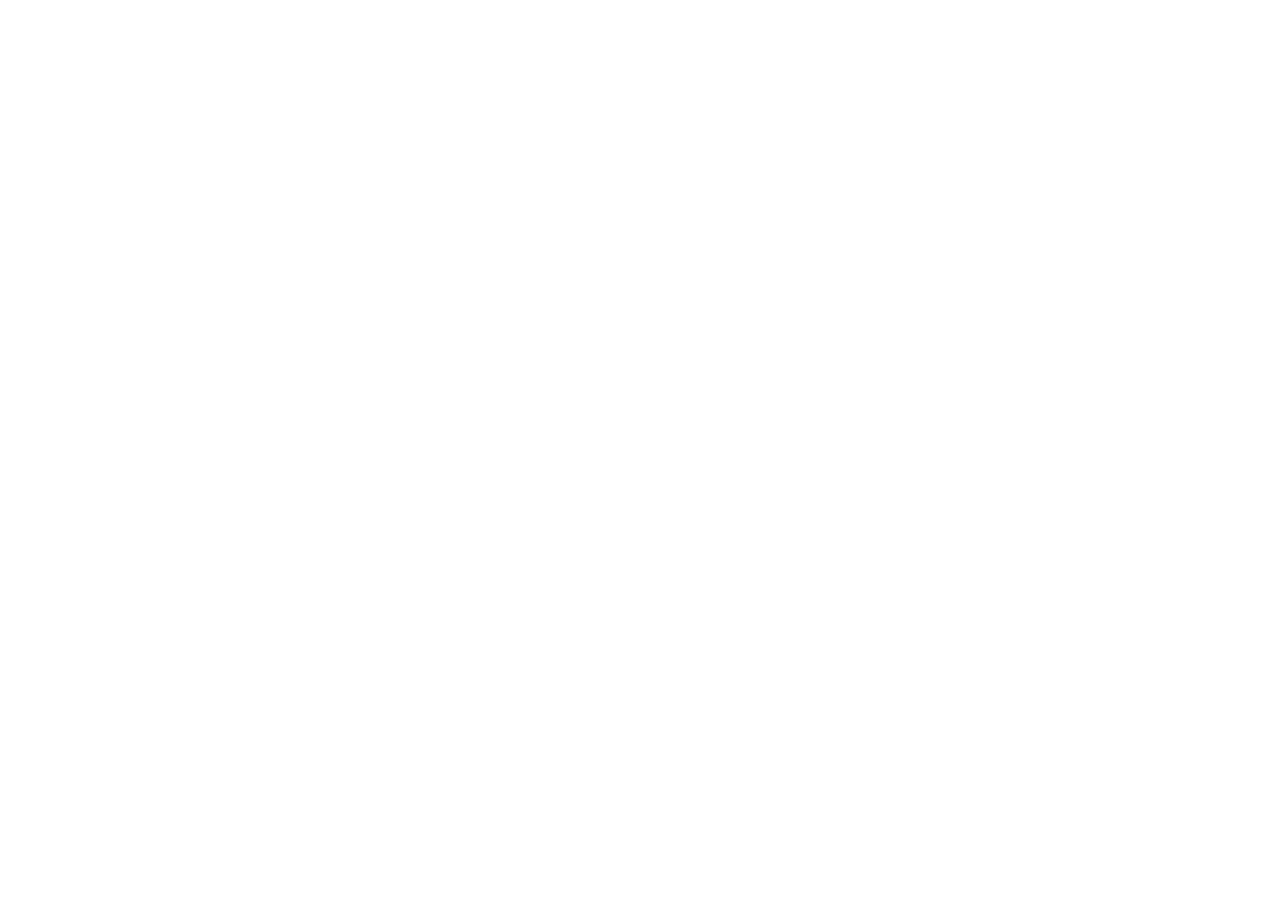
==== 02-CSS-Bolum-Sonu-Projeleri/CSS-Proje-1/index.html @ 7aa3a2ff "added new file" ====
<!DOCTYPE html>
<html lang="en">
<head>
    <meta charset="UTF-8">
    <meta name="viewport" content="width=device-width, initial-scale=1.0">
    <link rel="stylesheet" href="style.css">
    <title>Document</title>
</head>
<body>
    
</body>
</html>
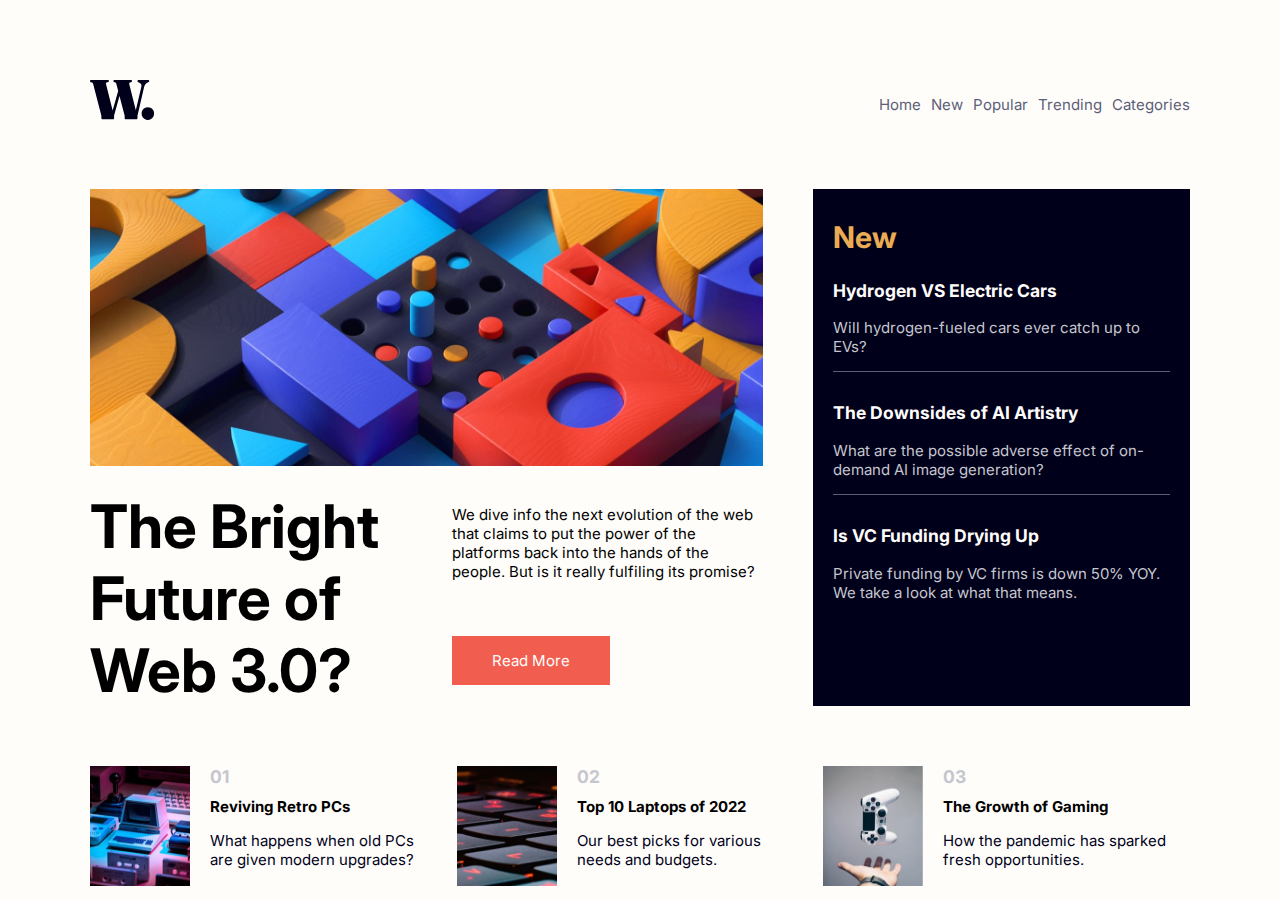
==== commit 51e85b4f: "make css project" ====
--- a/02-CSS-Bolum-Sonu-Projeleri/CSS-Proje-1/index.html
+++ b/02-CSS-Bolum-Sonu-Projeleri/CSS-Proje-1/index.html
@@ -1,12 +1,95 @@
 <!DOCTYPE html>
 <html lang="en">
-<head>
-    <meta charset="UTF-8">
-    <meta name="viewport" content="width=device-width, initial-scale=1.0">
-    <link rel="stylesheet" href="style.css">
+  <head>
+    <meta charset="UTF-8" />
+    <meta name="viewport" content="width=device-width, initial-scale=1.0" />
+    <link rel="preconnect" href="https://fonts.googleapis.com" />
+    <link rel="preconnect" href="https://fonts.gstatic.com" crossorigin />
+    <link
+      href="https://fonts.googleapis.com/css2?family=Inter:wght@400;700;800&display=swap"
+      rel="stylesheet"
+    />
+    <link rel="stylesheet" href="style.css" />
     <title>Document</title>
-</head>
-<body>
-    
-</body>
-</html>+  </head>
+  <body>
+    <!-- Nav -->
+    <nav>
+      <svg width="65" height="40" xmlns="http://www.w3.org/2000/svg">
+        <path
+          d="M23.016 39.2c.317 0 .574-.093.77-.28.196-.187.294-.457.294-.812v-1.82c0-.448.033-.84.098-1.176.065-.336.145-.663.238-.98l5.09-18.122 4.822 18.57c.112.384.193.682.243.895l.023.099c.047.215.07.453.07.714v1.82c0 .355.098.625.294.812.196.187.453.28.77.28h10.696c.299 0 .55-.093.756-.28.205-.187.308-.457.308-.812v-1.82c0-.373.023-.705.07-.994.047-.29.135-.677.266-1.162L54.04 7.224c.299-1.25.765-2.254 1.4-3.01.635-.756 1.363-1.311 2.184-1.666l.672-.308c.336-.168.574-.331.714-.49.14-.159.21-.369.21-.63 0-.336-.117-.607-.35-.812C58.637.103 58.287 0 57.82 0h-8.904c-.467 0-.817.103-1.05.308-.233.205-.35.476-.35.812 0 .261.06.471.182.63.121.159.313.303.574.434l.616.224c1.12.41 1.871.999 2.254 1.764s.453 1.661.21 2.688l-5.535 23.486-6.477-25.81c-.133-.58-.17-1.018-.11-1.31l.026-.104c.093-.29.317-.49.672-.602l1.232-.336c.299-.112.518-.257.658-.434a.986.986 0 0 0 .21-.63c0-.355-.112-.63-.336-.826C41.468.098 41.122 0 40.656 0H24.78c-.448 0-.789.098-1.022.294-.233.196-.35.471-.35.826 0 .224.06.415.182.574.121.159.322.294.602.406l1.176.42c.261.093.462.243.602.448.14.205.294.607.462 1.204l1.751 6.742-5.553 19.475L16.128 4.48c-.147-.49-.194-.898-.14-1.223l.028-.135c.093-.345.327-.574.7-.686l1.456-.336c.504-.168.756-.504.756-1.008 0-.336-.112-.602-.336-.798C18.368.098 18.022 0 17.556 0H1.344C.896 0 .56.098.336.294.112.49 0 .756 0 1.092c0 .224.056.434.168.63.112.196.29.35.532.462l1.232.392c.355.13.625.308.812.532.187.224.345.579.476 1.064l7.84 30.408c.112.43.191.751.238.966.047.215.07.462.07.742v1.82c0 .355.103.625.308.812.205.187.467.28.784.28h10.556Zm34.804.7c1.195 0 2.263-.29 3.206-.868a6.338 6.338 0 0 0 2.24-2.338c.55-.98.826-2.04.826-3.178 0-1.157-.275-2.212-.826-3.164a6.325 6.325 0 0 0-2.24-2.282c-.943-.57-2.011-.854-3.206-.854-1.157 0-2.207.285-3.15.854a6.325 6.325 0 0 0-2.24 2.282c-.55.952-.826 2.007-.826 3.164 0 1.139.275 2.198.826 3.178.55.98 1.297 1.76 2.24 2.338.943.579 1.993.868 3.15.868Z"
+          fill="#00001A"
+        />
+      </svg>
+      <ul>
+        <li><a href="">Home</a></li>
+        <li><a href="">New</a></li>
+        <li><a href="">Popular</a></li>
+        <li><a href="">Trending</a></li>
+        <li><a href="">Categories</a></li>
+      </ul>
+    </nav>
+    <!-- Nav - End -->
+
+    <!-- Main -->
+    <main class="container">
+        <section>
+            <article>
+                <img class="w-100" src="assets/images/image-web-3-desktop.jpg" alt="">
+                <div class="info">
+                    <div class="item">
+                        <h1>The Bright Future of Web 3.0?</h1>
+                    </div>
+                    <div class="item item-detail">
+                        <p>We dive info the next evolution of the web that claims to put the power of the platforms back into the hands of the people. But is it really fulfiling its promise?</p>
+                        <a href="#" class="btn">Read More</a>
+                    </div>
+                </div>
+            </article>
+        </section>
+        <aside>
+          <h2>New</h2>
+          <div class="item">
+            <h3>Hydrogen VS Electric Cars</h3>
+            <p>Will hydrogen-fueled cars ever catch up to EVs?</p>
+          </div>
+          <div class="item">
+            <h3>The Downsides of AI Artistry</h3>
+            <p>What are the possible adverse effect of on-demand AI image generation?</p>
+          </div>
+          <div class="item bt-none">
+            <h3>Is VC Funding Drying Up</h3>
+            <p>Private funding by VC firms is down 50% YOY. We take a look at what that means.</p>
+          </div>
+        </aside>
+    </main>
+
+    <footer class="container">
+      <div class="item">
+        <img src="assets/images/image-retro-pcs.jpg" alt="">
+        <div>
+          <h3>01</h3>
+          <h4>Reviving Retro PCs</h4>
+          <p>What happens when old PCs are given modern upgrades?</p>
+        </div>
+      </div>
+      <div class="item">
+        <img src="assets/images/image-top-laptops.jpg" alt="">
+        <div>
+          <h3>02</h3>
+          <h4>Top 10 Laptops of 2022</h4>
+          <p>Our best picks for various needs and budgets.</p>
+        </div>
+      </div>
+      <div class="item">
+        <img src="assets/images/image-gaming-growth.jpg" alt="">
+        <div>
+          <h3>03</h3>
+          <h4>The Growth of Gaming</h4>
+          <p>How the pandemic has sparked fresh opportunities.</p>
+        </div>
+      </div>
+    </footer>
+    <!-- Main - End -->
+  </body>
+</html>
--- a/02-CSS-Bolum-Sonu-Projeleri/CSS-Proje-1/style.css
+++ b/02-CSS-Bolum-Sonu-Projeleri/CSS-Proje-1/style.css
@@ -0,0 +1,164 @@
+/* - Mobile: 375px
+- Desktop: 1440px */
+html {
+    font-size: 15px;
+}
+
+:root {
+    --soft-orange: hsl(35, 77%, 62%);
+    --soft-red: hsl(5, 85%, 63%);
+    --off-white: hsl(36, 100%, 99%);
+    --grayish-blue: hsl(233, 8%, 79%);
+    --dark-grayish-blue: hsl(236, 13%, 42%);
+    --very-dark-blue: hsl(240, 100%, 5%);
+}
+
+* {
+    box-sizing: border-box;
+}
+
+body {
+    font-family: 'Inter', sans-serif;
+    background-color: var(--off-white);
+    margin: 0;
+    padding: 0;
+}
+/* Base - End */
+
+/* Helper */
+.w-100 {
+    width: 100%;
+}
+
+.bt-none {
+    border-bottom: none !important;
+}
+/* Helper - End */
+
+/* Nav */
+nav,
+.container {
+    width: 1100px;
+    margin: 0 auto;
+}
+
+nav {
+    margin-top: 80px;
+    display: flex;
+    justify-content: space-between;
+}
+
+nav > ul {
+    list-style: none;
+    display: flex;
+    gap: 10px;
+}
+
+a {
+    text-decoration: none;
+    color: var(--dark-grayish-blue);
+}
+
+nav > ul > li > a:hover {
+    text-decoration: underline;
+}
+/* Nav - End */
+
+.container {
+    margin-top: 60px;
+    display: flex;
+    flex-wrap: wrap;
+    gap: 50px;
+}
+
+.container > section {
+    flex: 2;
+}
+
+.info {
+    display: flex;
+    gap: 50px;
+}
+
+.info h1 {
+    font-size: 4rem;
+    margin: 20px 0 0;
+}
+
+.info > .item {
+    flex: 1;
+}
+
+.item-detail {
+    margin-top: 20px;
+}
+
+.item-detail > a.btn {
+    margin-top: 40px;
+    padding: 15px 40px;
+    background-color: var(--soft-red);
+    display: inline-block;
+    color: var(--off-white);
+}
+
+/* ASIDE */
+.container > aside {
+    flex: 1;
+    padding: 20px;
+    background-color: var(--very-dark-blue);
+}
+
+.container > aside > h2 {
+    color: var(--soft-orange);
+    margin-top: 10px;
+    font-size: 2rem;
+}
+
+aside > .item {
+    margin-bottom: 30px;
+    border-bottom: 1px solid var(--dark-grayish-blue);
+}
+
+aside > .item >h3 {
+    color: var(--off-white);
+}
+
+aside > .item >p {
+    color: var(--grayish-blue);
+}
+/* ASIDE - END */
+
+/* FOOTER */
+footer.container {
+    gap: 0;
+}
+
+footer.container > .item {
+    flex: 1;
+    display: flex;
+    flex-wrap: wrap;
+}
+
+footer.container > .item > img {
+    width: 100px;
+    max-height: 120px;
+}
+
+footer.container > .item > div {
+    flex: 2;
+    padding: 0 20px;
+}
+
+footer.container > .item h3 {
+    margin: 0;
+    color: var(--grayish-blue);
+}
+
+footer.container > .item h4 {
+    margin: 10px 0 0;
+}
+
+footer.container > .item p {
+    color: var(--very-dark-blue);
+}
+/* FOOTER - END */